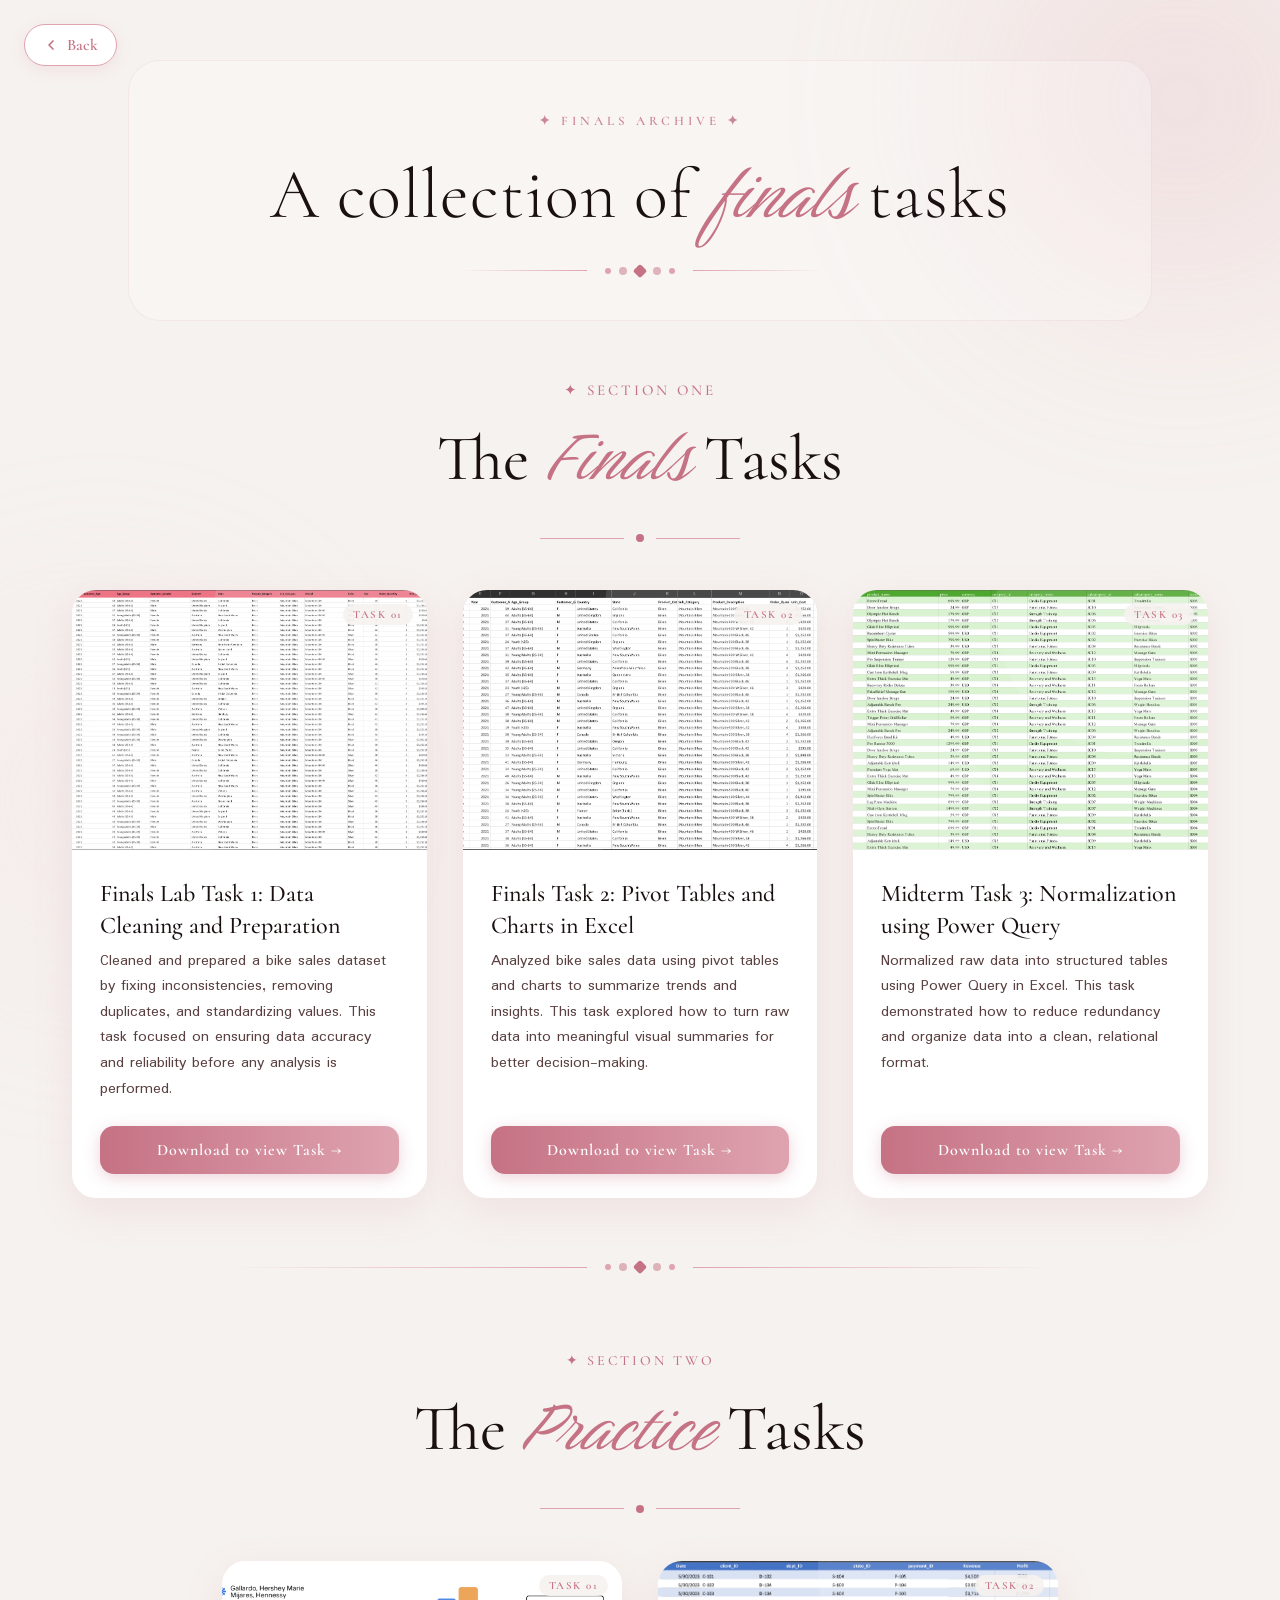
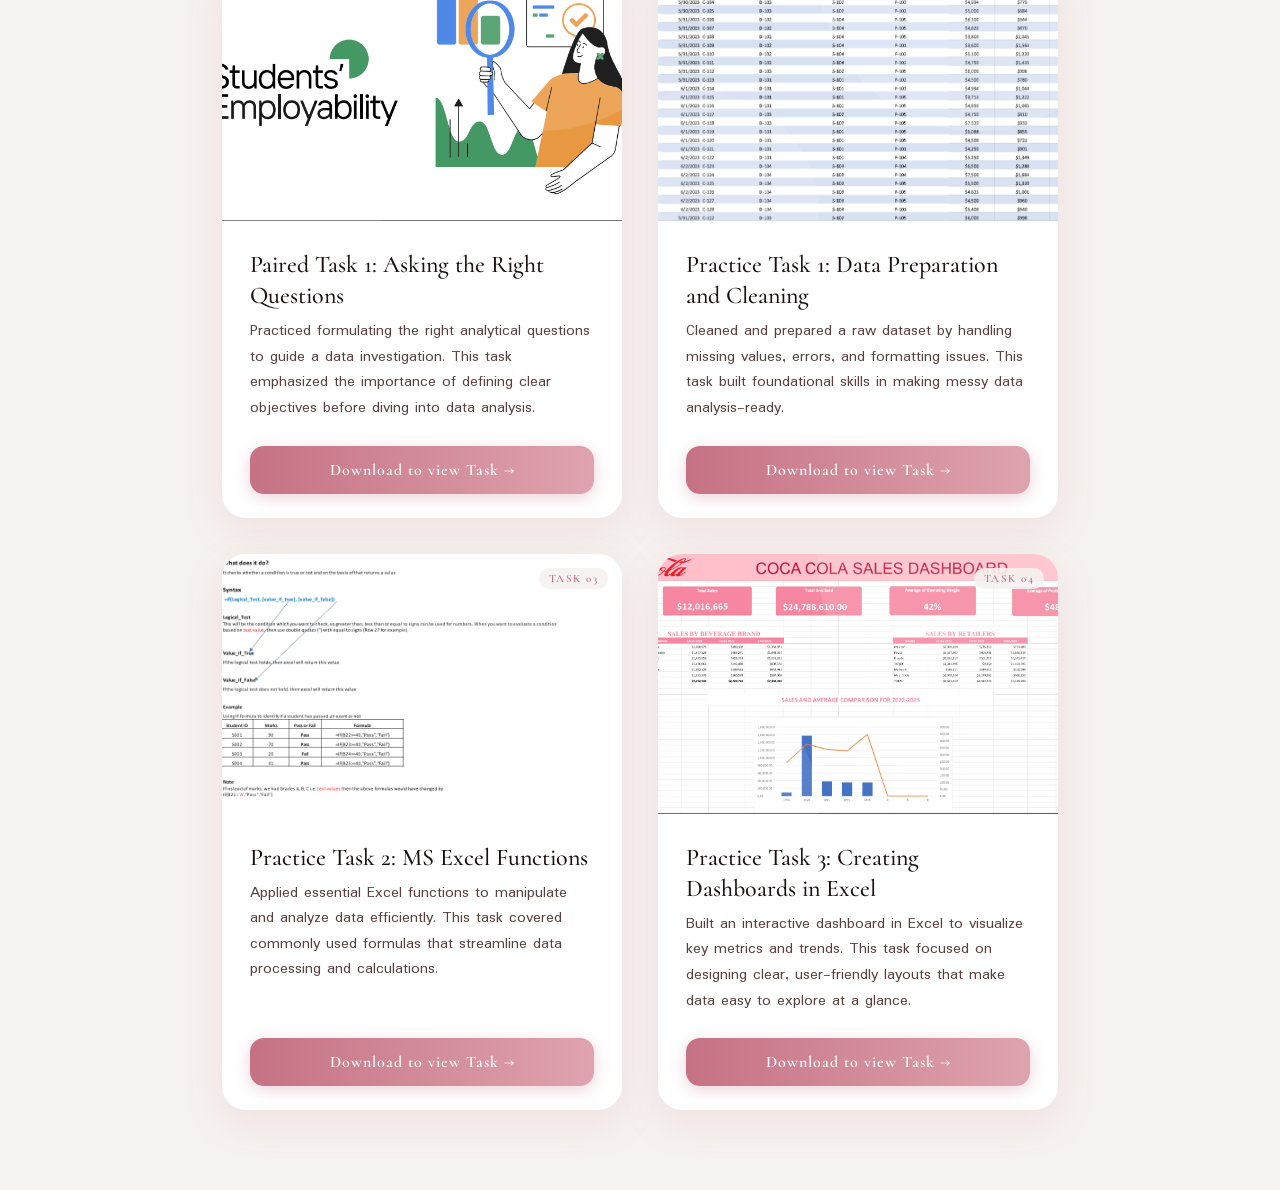
==== final-tasks.html @ 4f79080a "update" ====
<!DOCTYPE html>
<html lang="en">
<head>
<meta charset="UTF-8" />
<meta name="viewport" content="width=device-width, initial-scale=1.0"/>
<title>Midterm Tasks</title>
<link href="https://fonts.googleapis.com/css2?family=Birthstone&family=Cormorant:ital,wght@0,300..700;1,300..700&family=Padauk:wght@400;700&display=swap" rel="stylesheet"/>
<style>
  :root {
    --accent:       #C57284;
    --accent-light: #DFA3B0;
    --accent-pale:  #F0D8DD;
    --bg:           #F6F2EF;
    --white:        #FFFFFF;
    --text-dark:    #1a1010;
    --text-mid:     #5a4040;
    --text-light:   #9a7878;
    --card-radius:  24px;
    --shadow:       0 12px 40px rgba(197, 114, 132, 0.13);
    --shadow-hover: 0 20px 60px rgba(197, 114, 132, 0.24);
  }

  * { margin: 0; padding: 0; box-sizing: border-box; }

  body {
    font-family: 'Padauk', sans-serif;
    background: var(--bg);
    color: var(--text-dark);
    min-height: 100vh;
    overflow-x: hidden;
  }

  body::before, body::after {
    content: '';
    position: fixed;
    border-radius: 50%;
    filter: blur(90px);
    opacity: 0.3;
    pointer-events: none;
    z-index: 0;
  }
  body::before {
    width: 600px; height: 600px;
    background: radial-gradient(circle, #DFA3B0, transparent 70%);
    top: -200px; right: -200px;
  }
  body::after {
    width: 500px; height: 500px;
    background: radial-gradient(circle, #F0D8DD, transparent 70%);
    bottom: -150px; left: -150px;
  }

  /* ── Back Button ── */
  .back-btn {
    position: fixed;
    top: 24px; left: 24px;
    z-index: 100;
    display: flex; align-items: center; gap: 8px;
    background: var(--white);
    color: var(--accent);
    border: 1.5px solid var(--accent-light);
    padding: 10px 18px;
    border-radius: 50px;
    font-family: 'Cormorant', serif;
    font-size: 1rem;
    font-weight: 600;
    cursor: pointer;
    box-shadow: 0 4px 16px rgba(197,114,132,0.12);
    transition: all 0.25s ease;
    text-decoration: none;
    animation: fadeDown 0.5s ease both;
  }
  .back-btn:hover {
    background: var(--accent);
    color: #fff;
    border-color: var(--accent);
    transform: translateX(-3px);
    box-shadow: 0 6px 20px rgba(197,114,132,0.3);
  }
  .back-btn svg {
    width: 16px; height: 16px;
    stroke: currentColor; fill: none;
    stroke-width: 2.5; stroke-linecap: round; stroke-linejoin: round;
    transition: transform 0.25s ease;
  }
  .back-btn:hover svg { transform: translateX(-2px); }

  /* ── Header ── */
  header {
    position: relative; z-index: 10;
    padding: 60px 40px 20px;
    text-align: center;
    animation: fadeDown 0.7s ease both;
  }
  .header-eyebrow {
    font-family: 'Cormorant', serif;
    font-size: 15px; font-weight: 500;
    letter-spacing: 3px; text-transform: uppercase;
    color: var(--accent); margin-bottom: 12px;
  }
  header h1 {
    font-family: 'Cormorant', serif;
    font-size: clamp(2.4rem, 5vw, 4rem);
    font-weight: 400; color: var(--text-dark);
    line-height: 1.1; margin-bottom: 6px;
  }
  header h1 em {
    font-family: 'Birthstone', cursive;
    font-style: italic; color: var(--accent); font-size: 1.3em;
  }

  /* ── Divider ── */
  .divider {
    display: flex; align-items: center; justify-content: center;
    gap: 12px; margin: 32px auto 0; max-width: 200px;
  }
  .divider span { height: 1px; flex: 1; background: var(--accent-light); }
  .divider i { width: 8px; height: 8px; background: var(--accent); border-radius: 50%; }

  /* ── Intro header ── */
  .intro-header {
    position: relative; z-index: 10;
    margin: 60px auto 0;
    padding: 52px 60px 44px;
    text-align: center;
    animation: fadeDown 0.7s ease both;
    max-width: 80%;
    /* very subtle glass — just enough to lift it off the bg */
    background: rgba(255, 255, 255, 0.25);
    border: 1px solid rgba(197, 114, 132, 0.10);
    border-radius: 32px;
  }

  .intro-header .header-eyebrow {
    font-family: 'Cormorant', serif;
    font-size: 13px; font-weight: 600;
    letter-spacing: 4px; text-transform: uppercase;
    color: var(--accent); margin-bottom: 16px;
    opacity: 0.85;
  }
  .intro-header h1 {
    font-family: 'Cormorant', serif;
    font-size: clamp(2.6rem, 5.5vw, 4.4rem);
    font-weight: 300; color: var(--text-dark);
    line-height: 1.1; margin-bottom: 6px;
    letter-spacing: 1px;
  }
  .intro-header h1 em {
    font-family: 'Birthstone', cursive;
    font-style: italic; color: var(--accent); font-size: 1.25em;
    letter-spacing: 0;
  }
  /* petal-row reuses the exact same structure as .sec-divider */
  .intro-header .petal-row {
    display: flex; align-items: center; justify-content: center;
    gap: 0; margin: 24px auto 0;
    padding: 0 18px; max-width: 400px;
  }
  .intro-header .petal-row .sd-line {
    flex: 1; height: 1px;
    background: linear-gradient(to var(--dir), var(--accent-light), transparent);
  }
  .intro-header .petal-row .sd-line-left  { --dir: left; }
  .intro-header .petal-row .sd-line-right { --dir: right; }
  .intro-header .petal-row .sd-ornament {
    display: flex; align-items: center; gap: 8px;
    padding: 0 18px; flex-shrink: 0;
  }
  .intro-header .petal-row .sd-dot {
    width: 6px; height: 6px;
    background: var(--accent-light); border-radius: 50%;
  }
  .intro-header .petal-row .sd-diamond {
    width: 10px; height: 10px;
    background: var(--accent);
    transform: rotate(45deg);
    border-radius: 2px;
  }
  .intro-header .petal-row .sd-dot.big {
    width: 8px; height: 8px;
    background: var(--accent); opacity: 0.5;
  }

  /* ── Section divider ── */
  .sec-divider {
    position: relative; z-index: 10;
    display: flex; align-items: center; justify-content: center;
    gap: 0; margin: 64px auto 0;
    padding: 0 40px; max-width: 900px;
    overflow: visible;
  }
  /* left / right extending lines */
  .sec-divider .sd-line {
    flex: 1; height: 1px;
    background: linear-gradient(to var(--dir), var(--accent-light), transparent);
  }
  .sec-divider .sd-line-left  { --dir: left; }
  .sec-divider .sd-line-right { --dir: right; }
  /* centre ornament */
  .sec-divider .sd-ornament {
    display: flex; align-items: center; gap: 8px;
    padding: 0 18px;
    flex-shrink: 0;
  }
  .sec-divider .sd-ornament .sd-dot {
    width: 6px; height: 6px;
    background: var(--accent-light); border-radius: 50%;
  }
  .sec-divider .sd-ornament .sd-diamond {
    width: 10px; height: 10px;
    background: var(--accent);
    transform: rotate(45deg);
    border-radius: 2px;
  }
  .sec-divider .sd-ornament .sd-dot.big {
    width: 8px; height: 8px;
    background: var(--accent); opacity: 0.5;
  }

  /* ── Section header (mirrors main header style) ── */
  .section-header {
    position: relative; z-index: 10;
    padding: 80px 40px 20px;
    text-align: center;
  }
  .section-header .header-eyebrow {
    font-family: 'Cormorant', serif;
    font-size: 14px; font-weight: 500;
    letter-spacing: 3px; text-transform: uppercase;
    color: var(--accent); margin-bottom: 12px;
  }
  .section-header h1 {
    font-family: 'Cormorant', serif;
    font-size: clamp(2.4rem, 5vw, 4rem);
    font-weight: 400; color: var(--text-dark);
    line-height: 1.1; margin-bottom: 6px;
  }
  .section-header h1 em {
    font-family: 'Birthstone', cursive;
    font-style: italic; color: var(--accent); font-size: 1.3em;
  }

  /* ── Grid ── */
  .grid {
    position: relative; z-index: 10;
    max-width: 1200px;
    margin: 28px auto 0;
    padding: 0 32px;
    display: grid;
    gap: 36px;
  }
  .grid-3 { grid-template-columns: repeat(3, 1fr); }
  .grid-2 { grid-template-columns: repeat(2, 1fr); max-width: 900px; }

  /* bottom spacing after last grid */
  .grid:last-of-type { margin-bottom: 80px; }

  /* ── Card ── */
  .card {
    background: var(--white);
    border-radius: var(--card-radius);
    box-shadow: var(--shadow);
    overflow: hidden;
    transition: transform 0.35s cubic-bezier(.22,.97,.46,1), box-shadow 0.35s ease;
    animation: fadeUp 0.6s ease both;
    display: flex; flex-direction: column;
    text-decoration: none; color: inherit;
  }
  .card:hover {
    transform: translateY(-10px) scale(1.01);
    box-shadow: var(--shadow-hover);
  }
  .card:nth-child(1) { animation-delay: 0.1s; }
  .card:nth-child(2) { animation-delay: 0.2s; }
  .card:nth-child(3) { animation-delay: 0.3s; }
  .card:nth-child(4) { animation-delay: 0.4s; }

  .card-banner {
    background: linear-gradient(135deg, #C57284 0%, #DFA3B0 50%, #F0D8DD 100%);
    height: 260px;
    position: relative;
    display: flex; align-items: center; justify-content: center;
    overflow: hidden;
    cursor: zoom-in;
  }
  .card-img {
    width: 100%; height: 100%;
    object-fit: cover; display: block;
    transition: transform 0.4s ease;
  }
  .card:hover .card-img { transform: scale(1.05); }
  .card-banner::after {
    content: '';
    position: absolute; inset: 0;
    background: url("data:image/svg+xml,%3Csvg width='200' height='200' xmlns='http://www.w3.org/2000/svg'%3E%3Ccircle cx='160' cy='40' r='80' fill='%23FFFFFF' opacity='0.12'/%3E%3Ccircle cx='20' cy='160' r='60' fill='%23FFFFFF' opacity='0.10'/%3E%3C/svg%3E") no-repeat center/cover;
    pointer-events: none;
  }

  .card-tag {
    position: absolute; top: 14px; right: 14px;
    background: rgba(246, 242, 239, 0.9);
    color: var(--accent);
    font-family: 'Cormorant', serif;
    font-size: 11px; font-weight: 600;
    letter-spacing: 1.5px; text-transform: uppercase;
    padding: 4px 10px; border-radius: 20px; z-index: 2;
  }

  .card-body {
    padding: 28px 28px 24px;
    flex: 1; display: flex; flex-direction: column;
  }
  .card-body h2 {
    font-family: 'Cormorant', serif;
    font-size: 1.5rem; font-weight: 500;
    color: var(--text-dark);
    margin-bottom: 8px; line-height: 1.3;
  }
  .card-body p {
    font-family: 'Padauk', sans-serif;
    font-size: 1rem; color: var(--text-mid);
    line-height: 1.6; flex: 1; margin-bottom: 24px;
  }

  .card-btn {
    display: block;
    background: linear-gradient(90deg, #C57284, #DFA3B0);
    color: #fff; text-align: center;
    padding: 14px 20px; border-radius: 14px;
    font-family: 'Cormorant', serif;
    font-weight: 600; font-size: 1rem; letter-spacing: 1px;
    text-decoration: none;
    transition: opacity 0.2s, transform 0.2s;
    box-shadow: 0 4px 16px rgba(197,114,132,0.3);
    pointer-events: none;
  }
  .card:hover .card-btn { opacity: 0.9; transform: translateY(-1px); }

  /* ── Lightbox ── */
  .lightbox-overlay {
    display: none; position: fixed; inset: 0;
    background: rgba(20, 10, 10, 0.85);
    z-index: 999; align-items: center; justify-content: center;
    backdrop-filter: blur(6px);
    animation: fadeIn 0.25s ease;
  }
  .lightbox-overlay.active { display: flex; }
  .lightbox-overlay img {
    max-width: 90vw; max-height: 88vh;
    border-radius: 16px;
    box-shadow: 0 30px 80px rgba(0,0,0,0.5);
    animation: zoomIn 0.3s cubic-bezier(.22,.97,.46,1);
    object-fit: contain;
  }
  .lightbox-close {
    position: absolute; top: 20px; right: 28px;
    color: #fff; font-size: 2rem; cursor: pointer;
    font-family: 'Cormorant', serif; line-height: 1;
    opacity: 0.8; transition: opacity 0.2s, transform 0.2s;
    background: none; border: none;
  }
  .lightbox-close:hover { opacity: 1; transform: scale(1.15); }

  /* ── Animations ── */
  @keyframes fadeDown {
    from { opacity: 0; transform: translateY(-24px); }
    to   { opacity: 1; transform: translateY(0); }
  }
  @keyframes fadeUp {
    from { opacity: 0; transform: translateY(32px); }
    to   { opacity: 1; transform: translateY(0); }
  }
  @keyframes fadeIn {
    from { opacity: 0; } to { opacity: 1; }
  }
  @keyframes zoomIn {
    from { opacity: 0; transform: scale(0.88); }
    to   { opacity: 1; transform: scale(1); }
  }

  /* ── Responsive ── */
  @media (max-width: 900px) {
    .grid-3 { grid-template-columns: repeat(2, 1fr); }
    .grid-2 { grid-template-columns: repeat(2, 1fr); }
    .intro-header { margin: 40px 24px 0; padding: 40px 32px 36px; }
  }
  @media (max-width: 600px) {
    header { padding: 40px 20px 10px; }
    .section-label { padding: 0 16px; margin-top: 48px; }
    .grid { padding: 0 16px; gap: 20px; }
    .grid-3, .grid-2 { grid-template-columns: 1fr; }
    .intro-header { margin: 30px 16px 0; padding: 32px 24px 28px; border-radius: 20px; }
  }
</style>
</head>
<body>

<!-- Lightbox -->
<div class="lightbox-overlay" id="lightbox" onclick="closeLightbox()">
  <button class="lightbox-close" onclick="closeLightbox()">✕</button>
  <img id="lightbox-img" src="" alt="Full preview">
</div>

<a class="back-btn" href="index.html">
  <svg viewBox="0 0 24 24"><polyline points="15 18 9 12 15 6"/></svg>
  Back
</a>

<!-- ── Intro header ── -->
<div class="intro-header">
  <p class="header-eyebrow">✦ Finals Archive ✦</p>
  <h1>A collection of <em>finals</em> tasks</h1>
  <div class="petal-row">
    <div class="sd-line sd-line-left"></div>
    <div class="sd-ornament">
      <div class="sd-dot"></div>
      <div class="sd-dot big"></div>
      <div class="sd-diamond"></div>
      <div class="sd-dot big"></div>
      <div class="sd-dot"></div>
    </div>
    <div class="sd-line sd-line-right"></div>
  </div>
</div>

<!-- ── Finals Tasks Section ── -->
<header>
  <p class="header-eyebrow">✦ Section one</p>
  <h1>The <em>Finals</em> Tasks</h1>
  <div class="divider"><span></span><i></i><span></span></div>
</header>

<div class="grid grid-3">

  <a class="card" href="Bike Sales_Prepare_Lab 3.4.7_fixed.xlsx">
    <div class="card-banner" onclick="openLightbox(event, 'images/m1.png')">
      <span class="card-tag">Task 01</span>
      <img class="card-img" src="images/m1.png" alt="Task 1 preview">
    </div>
    <div class="card-body">
      <h2>Finals Lab Task 1: Data Cleaning and Preparation</h2>
      <p>Cleaned and prepared a bike sales dataset by fixing inconsistencies, removing duplicates, and standardizing values. This task focused on ensuring data accuracy and reliability before any analysis is performed.</p>
      <span class="card-btn">Download to view Task →</span>
    </div>
  </a>

  <a class="card" href="Bike_Sales_Pivot_Lab.xlsx">
    <div class="card-banner" onclick="openLightbox(event, 'images/m2.png')">
      <span class="card-tag">Task 02</span>
      <img class="card-img" src="images/m2.png" alt="Task 2 preview">
    </div>
    <div class="card-body">
      <h2>Finals Task 2: Pivot Tables and Charts in Excel</h2>
      <p>Analyzed bike sales data using pivot tables and charts to summarize trends and insights. This task explored how to turn raw data into meaningful visual summaries for better decision-making.</p>
      <span class="card-btn">Download to view Task →</span>
    </div>
  </a>

  <a class="card" href="FinalsTask3_MijaresHennessy.xlsx">
    <div class="card-banner" onclick="openLightbox(event, 'images/m3.png')">
      <span class="card-tag">Task 03</span>
      <img class="card-img" src="images/m3.png" alt="Task 3 preview">
    </div>
    <div class="card-body">
      <h2>Midterm Task 3: Normalization using Power Query</h2>
      <p>Normalized raw data into structured tables using Power Query in Excel. This task demonstrated how to reduce redundancy and organize data into a clean, relational format.</p>
      <span class="card-btn">Download to view Task →</span>
    </div>
  </a>

</div>

<!-- ── Section divider ── -->
<div class="sec-divider">
  <div class="sd-line sd-line-left"></div>
  <div class="sd-ornament">
    <div class="sd-dot"></div>
    <div class="sd-dot big"></div>
    <div class="sd-diamond"></div>
    <div class="sd-dot big"></div>
    <div class="sd-dot"></div>
  </div>
  <div class="sd-line sd-line-right"></div>
</div>

<!-- ── Practice Tasks Section ── -->
<div class="section-header">
  <p class="header-eyebrow">✦ Section two</p>
  <h1>The <em>Practice</em> Tasks</h1>
  <div class="divider"><span></span><i></i><span></span></div>
</div>

<div class="grid grid-2">

  <a class="card" href="GALLARDO_MIJARES.pdf">
    <div class="card-banner" onclick="openLightbox(event, 'images/p1.png')">
      <span class="card-tag">Task 01</span>
      <img class="card-img" src="images/p1.png" alt="Task 1 preview">
    </div>
    <div class="card-body">
      <h2>Paired Task 1: Asking the Right Questions</h2>
      <p>Practiced formulating the right analytical questions to guide a data investigation. This task emphasized the importance of defining clear objectives before diving into data analysis.</p>
      <span class="card-btn">Download to view Task →</span>
    </div>
  </a>

  <a class="card" href="Data Cleaning Start_Mijares.xlsx">
    <div class="card-banner" onclick="openLightbox(event, 'images/p2.png')">
      <span class="card-tag">Task 02</span>
      <img class="card-img" src="images/p2.png" alt="Task 2 preview">
    </div>
    <div class="card-body">
      <h2>Practice Task 1: Data Preparation and Cleaning</h2>
      <p>Cleaned and prepared a raw dataset by handling missing values, errors, and formatting issues. This task built foundational skills in making messy data analysis-ready.</p>
      <span class="card-btn">Download to view Task →</span>
    </div>
  </a>

  <a class="card" href="Practice_Task2_Mijares_Hennessy.xlsx">
    <div class="card-banner" onclick="openLightbox(event, 'images/p3.png')">
      <span class="card-tag">Task 03</span>
      <img class="card-img" src="images/p3.png" alt="Task 3 preview">
    </div>
    <div class="card-body">
      <h2>Practice Task 2: MS Excel Functions</h2>
      <p>Applied essential Excel functions to manipulate and analyze data efficiently. This task covered commonly used formulas that streamline data processing and calculations.</p>
      <span class="card-btn">Download to view Task →</span>
    </div>
  </a>

  <a class="card" href="Data Visualization in Excel Demo_Mijares.xlsx">
    <div class="card-banner" onclick="openLightbox(event, 'images/p4.png')">
      <span class="card-tag">Task 04</span>
      <img class="card-img" src="images/p4.png" alt="Task 4 preview">
    </div>
    <div class="card-body">
      <h2>Practice Task 3: Creating Dashboards in Excel</h2>
      <p>Built an interactive dashboard in Excel to visualize key metrics and trends. This task focused on designing clear, user-friendly layouts that make data easy to explore at a glance.</p>
      <span class="card-btn">Download to view Task →</span>
    </div>
  </a>

</div>

<script>
  function openLightbox(e, src) {
    e.preventDefault();
    e.stopPropagation();
    document.getElementById('lightbox-img').src = src;
    document.getElementById('lightbox').classList.add('active');
    document.body.style.overflow = 'hidden';
  }
  function closeLightbox() {
    document.getElementById('lightbox').classList.remove('active');
    document.getElementById('lightbox-img').src = '';
    document.body.style.overflow = '';
  }
  document.addEventListener('keydown', e => {
    if (e.key === 'Escape') closeLightbox();
  });
  document.getElementById('lightbox-img').addEventListener('click', e => e.stopPropagation());
</script>

</body>
</html>
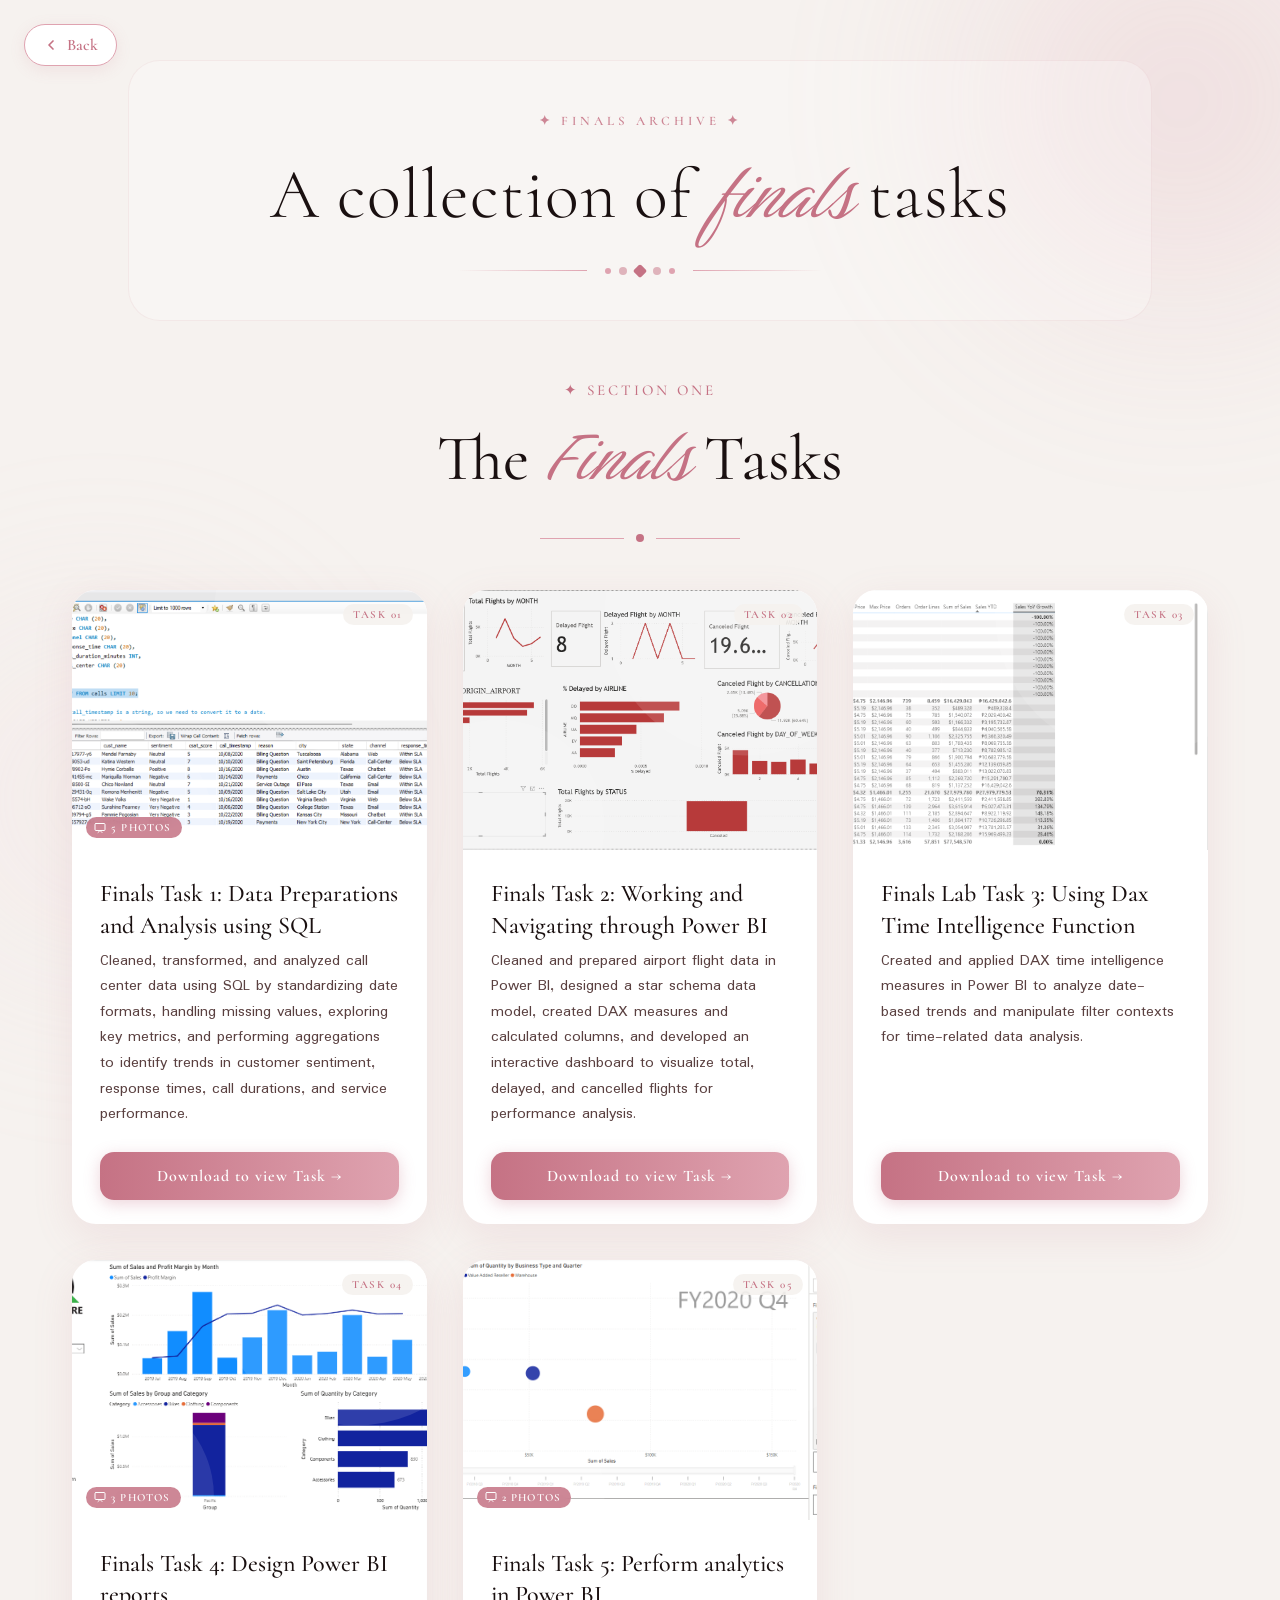
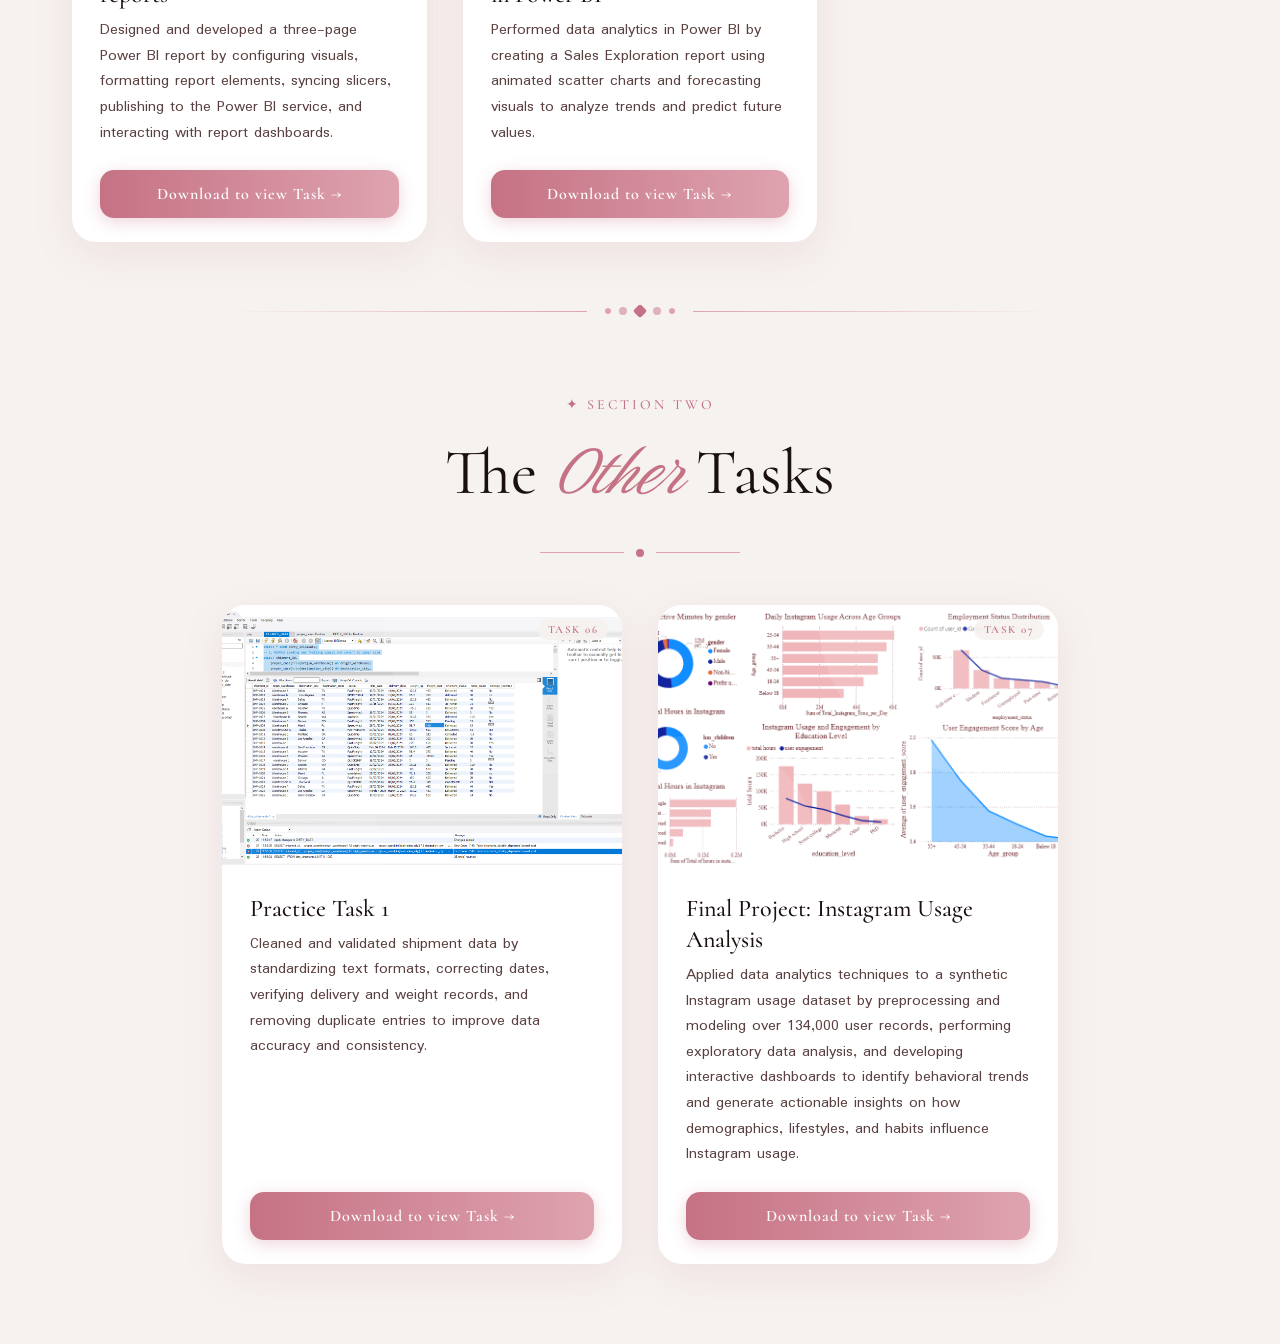
==== commit ab21e5a2: "update" ====
--- a/final-tasks.html
+++ b/final-tasks.html
@@ -3,7 +3,7 @@
 <head>
 <meta charset="UTF-8" />
 <meta name="viewport" content="width=device-width, initial-scale=1.0"/>
-<title>Midterm Tasks</title>
+<title>Finals Tasks</title>
 <link href="https://fonts.googleapis.com/css2?family=Birthstone&family=Cormorant:ital,wght@0,300..700;1,300..700&family=Padauk:wght@400;700&display=swap" rel="stylesheet"/>
 <style>
   :root {
@@ -125,7 +125,6 @@
     text-align: center;
     animation: fadeDown 0.7s ease both;
     max-width: 80%;
-    /* very subtle glass — just enough to lift it off the bg */
     background: rgba(255, 255, 255, 0.25);
     border: 1px solid rgba(197, 114, 132, 0.10);
     border-radius: 32px;
@@ -150,7 +149,6 @@
     font-style: italic; color: var(--accent); font-size: 1.25em;
     letter-spacing: 0;
   }
-  /* petal-row reuses the exact same structure as .sec-divider */
   .intro-header .petal-row {
     display: flex; align-items: center; justify-content: center;
     gap: 0; margin: 24px auto 0;
@@ -189,14 +187,12 @@
     padding: 0 40px; max-width: 900px;
     overflow: visible;
   }
-  /* left / right extending lines */
   .sec-divider .sd-line {
     flex: 1; height: 1px;
     background: linear-gradient(to var(--dir), var(--accent-light), transparent);
   }
   .sec-divider .sd-line-left  { --dir: left; }
   .sec-divider .sd-line-right { --dir: right; }
-  /* centre ornament */
   .sec-divider .sd-ornament {
     display: flex; align-items: center; gap: 8px;
     padding: 0 18px;
@@ -217,7 +213,7 @@
     background: var(--accent); opacity: 0.5;
   }
 
-  /* ── Section header (mirrors main header style) ── */
+  /* ── Section header ── */
   .section-header {
     position: relative; z-index: 10;
     padding: 80px 40px 20px;
@@ -251,8 +247,6 @@
   }
   .grid-3 { grid-template-columns: repeat(3, 1fr); }
   .grid-2 { grid-template-columns: repeat(2, 1fr); max-width: 900px; }
-
-  /* bottom spacing after last grid */
   .grid:last-of-type { margin-bottom: 80px; }
 
   /* ── Card ── */
@@ -296,6 +290,28 @@
     pointer-events: none;
   }
 
+  /* ── Slideshow indicator badge ── */
+  .card-banner .slideshow-hint {
+    position: absolute;
+    bottom: 12px; left: 14px;
+    background: rgba(197,114,132,0.85);
+    backdrop-filter: blur(4px);
+    color: #fff;
+    font-family: 'Cormorant', serif;
+    font-size: 11px; font-weight: 600;
+    letter-spacing: 1.2px; text-transform: uppercase;
+    padding: 4px 10px 4px 8px;
+    border-radius: 20px;
+    display: flex; align-items: center; gap: 5px;
+    z-index: 3;
+    pointer-events: none;
+  }
+  .slideshow-hint svg {
+    width: 12px; height: 12px;
+    stroke: #fff; fill: none;
+    stroke-width: 2; stroke-linecap: round; stroke-linejoin: round;
+  }
+
   .card-tag {
     position: absolute; top: 14px; right: 14px;
     background: rgba(246, 242, 239, 0.9);
@@ -339,27 +355,101 @@
   /* ── Lightbox ── */
   .lightbox-overlay {
     display: none; position: fixed; inset: 0;
-    background: rgba(20, 10, 10, 0.85);
+    background: rgba(20, 10, 10, 0.88);
     z-index: 999; align-items: center; justify-content: center;
-    backdrop-filter: blur(6px);
+    backdrop-filter: blur(8px);
     animation: fadeIn 0.25s ease;
   }
   .lightbox-overlay.active { display: flex; }
-  .lightbox-overlay img {
-    max-width: 90vw; max-height: 88vh;
-    border-radius: 16px;
-    box-shadow: 0 30px 80px rgba(0,0,0,0.5);
-    animation: zoomIn 0.3s cubic-bezier(.22,.97,.46,1);
-    object-fit: contain;
-  }
+
   .lightbox-close {
     position: absolute; top: 20px; right: 28px;
     color: #fff; font-size: 2rem; cursor: pointer;
     font-family: 'Cormorant', serif; line-height: 1;
     opacity: 0.8; transition: opacity 0.2s, transform 0.2s;
     background: none; border: none;
+    z-index: 10;
   }
   .lightbox-close:hover { opacity: 1; transform: scale(1.15); }
+
+  /* Slideshow container */
+  .lightbox-slideshow {
+    position: relative;
+    display: flex; align-items: center; justify-content: center;
+    width: 90vw; max-width: 1100px;
+    gap: 0;
+  }
+
+  .lightbox-slideshow img {
+    max-width: calc(90vw - 120px);
+    max-height: 88vh;
+    border-radius: 16px;
+    box-shadow: 0 30px 80px rgba(0,0,0,0.5);
+    animation: zoomIn 0.3s cubic-bezier(.22,.97,.46,1);
+    object-fit: contain;
+    display: block;
+  }
+
+  /* Prev / Next arrows */
+  .lb-arrow {
+    position: absolute;
+    top: 50%; transform: translateY(-50%);
+    width: 48px; height: 48px;
+    background: rgba(255,255,255,0.12);
+    border: 1.5px solid rgba(255,255,255,0.25);
+    border-radius: 50%;
+    display: flex; align-items: center; justify-content: center;
+    cursor: pointer;
+    color: #fff;
+    transition: background 0.2s, transform 0.2s;
+    z-index: 10;
+    flex-shrink: 0;
+  }
+  .lb-arrow:hover {
+    background: var(--accent);
+    border-color: var(--accent);
+    transform: translateY(-50%) scale(1.1);
+  }
+  .lb-arrow svg {
+    width: 20px; height: 20px;
+    stroke: currentColor; fill: none;
+    stroke-width: 2.5; stroke-linecap: round; stroke-linejoin: round;
+  }
+  .lb-arrow.prev { left: 0; }
+  .lb-arrow.next { right: 0; }
+
+  /* Hide arrows when single image */
+  .lightbox-slideshow.single .lb-arrow { display: none; }
+
+  /* Dots */
+  .lb-dots {
+    position: absolute;
+    bottom: -36px; left: 50%; transform: translateX(-50%);
+    display: flex; gap: 8px;
+  }
+  .lb-dot {
+    width: 8px; height: 8px; border-radius: 50%;
+    background: rgba(255,255,255,0.35);
+    cursor: pointer;
+    transition: background 0.2s, transform 0.2s;
+    border: none;
+  }
+  .lb-dot.active {
+    background: var(--accent);
+    transform: scale(1.25);
+  }
+  .lightbox-slideshow.single .lb-dots { display: none; }
+
+  /* Counter */
+  .lb-counter {
+    position: absolute;
+    bottom: -62px; left: 50%; transform: translateX(-50%);
+    color: rgba(255,255,255,0.5);
+    font-family: 'Cormorant', serif;
+    font-size: 13px; letter-spacing: 2px;
+    white-space: nowrap;
+  }
+  .lightbox-slideshow.single .lb-counter { display: none; }
 
   /* ── Animations ── */
   @keyframes fadeDown {
@@ -377,6 +467,16 @@
     from { opacity: 0; transform: scale(0.88); }
     to   { opacity: 1; transform: scale(1); }
   }
+  @keyframes slideLeft {
+    from { opacity: 0; transform: translateX(40px); }
+    to   { opacity: 1; transform: translateX(0); }
+  }
+  @keyframes slideRight {
+    from { opacity: 0; transform: translateX(-40px); }
+    to   { opacity: 1; transform: translateX(0); }
+  }
+  .lb-anim-left  { animation: slideLeft  0.28s cubic-bezier(.22,.97,.46,1); }
+  .lb-anim-right { animation: slideRight 0.28s cubic-bezier(.22,.97,.46,1); }
 
   /* ── Responsive ── */
   @media (max-width: 900px) {
@@ -396,9 +496,19 @@
 <body>
 
 <!-- Lightbox -->
-<div class="lightbox-overlay" id="lightbox" onclick="closeLightbox()">
+<div class="lightbox-overlay" id="lightbox" onclick="handleOverlayClick(event)">
   <button class="lightbox-close" onclick="closeLightbox()">✕</button>
-  <img id="lightbox-img" src="" alt="Full preview">
+  <div class="lightbox-slideshow" id="slideshow-wrap">
+    <button class="lb-arrow prev" id="lb-prev" onclick="slideshowNav(event,-1)">
+      <svg viewBox="0 0 24 24"><polyline points="15 18 9 12 15 6"/></svg>
+    </button>
+    <img id="lightbox-img" src="" alt="Full preview">
+    <button class="lb-arrow next" id="lb-next" onclick="slideshowNav(event,1)">
+      <svg viewBox="0 0 24 24"><polyline points="9 18 15 12 9 6"/></svg>
+    </button>
+    <div class="lb-dots" id="lb-dots"></div>
+    <div class="lb-counter" id="lb-counter"></div>
+  </div>
 </div>
 
 <a class="back-btn" href="index.html">
@@ -432,42 +542,85 @@
 
 <div class="grid grid-3">
 
-  <a class="card" href="Bike Sales_Prepare_Lab 3.4.7_fixed.xlsx">
-    <div class="card-banner" onclick="openLightbox(event, 'images/m1.png')">
+  <!-- Task 1 — 5 images (ss1–ss5) -->
+  <a class="card" href="f-ft/final_task_1_call center.sql"
+     data-slides='["f-ft/img-ft1/ss1.png","f-ft/img-ft1/ss2.png","f-ft/img-ft1/ss3.png","f-ft/img-ft1/ss4.png","f-ft/img-ft1/ss5.png"]'>
+    <div class="card-banner" onclick="openSlideshow(event, this)">
       <span class="card-tag">Task 01</span>
-      <img class="card-img" src="images/m1.png" alt="Task 1 preview">
+      <img class="card-img" src="f-ft/img-ft1/ss1.png" alt="Task 1 preview">
+      <span class="slideshow-hint">
+        <svg viewBox="0 0 24 24"><rect x="2" y="3" width="20" height="14" rx="2"/><polyline points="8 21 12 17 16 21"/></svg>
+        5 photos
+      </span>
     </div>
     <div class="card-body">
-      <h2>Finals Lab Task 1: Data Cleaning and Preparation</h2>
-      <p>Cleaned and prepared a bike sales dataset by fixing inconsistencies, removing duplicates, and standardizing values. This task focused on ensuring data accuracy and reliability before any analysis is performed.</p>
+      <h2>Finals Task 1: Data Preparations and Analysis using SQL</h2>
+      <p>Cleaned, transformed, and analyzed call center data using SQL by standardizing date formats, handling missing values, exploring key metrics, and performing aggregations to identify trends in customer sentiment, response times, call durations, and service performance.</p>
       <span class="card-btn">Download to view Task →</span>
     </div>
   </a>
 
-  <a class="card" href="Bike_Sales_Pivot_Lab.xlsx">
-    <div class="card-banner" onclick="openLightbox(event, 'images/m2.png')">
+  <!-- Task 2 — single image -->
+  <a class="card" href="f-ft/ft2.zip">
+    <div class="card-banner" onclick="openLightbox(event, 'f-ft/img/ft2.png')">
       <span class="card-tag">Task 02</span>
-      <img class="card-img" src="images/m2.png" alt="Task 2 preview">
+      <img class="card-img" src="f-ft/img/ft2.png" alt="Task 2 preview">
     </div>
     <div class="card-body">
-      <h2>Finals Task 2: Pivot Tables and Charts in Excel</h2>
-      <p>Analyzed bike sales data using pivot tables and charts to summarize trends and insights. This task explored how to turn raw data into meaningful visual summaries for better decision-making.</p>
+      <h2>Finals Task 2: Working and Navigating through Power BI</h2>
+      <p>Cleaned and prepared airport flight data in Power BI, designed a star schema data model, created DAX measures and calculated columns, and developed an interactive dashboard to visualize total, delayed, and cancelled flights for performance analysis.</p>
       <span class="card-btn">Download to view Task →</span>
     </div>
   </a>
 
-  <a class="card" href="FinalsTask3_MijaresHennessy.xlsx">
-    <div class="card-banner" onclick="openLightbox(event, 'images/m3.png')">
+  <!-- Task 3 — single image -->
+  <a class="card" href="f-ft/ft3.pbix">
+    <div class="card-banner" onclick="openLightbox(event, 'f-ft/img/ft3.png')">
       <span class="card-tag">Task 03</span>
-      <img class="card-img" src="images/m3.png" alt="Task 3 preview">
+      <img class="card-img" src="f-ft/img/ft3.png" alt="Task 3 preview">
     </div>
     <div class="card-body">
-      <h2>Midterm Task 3: Normalization using Power Query</h2>
-      <p>Normalized raw data into structured tables using Power Query in Excel. This task demonstrated how to reduce redundancy and organize data into a clean, relational format.</p>
+      <h2>Finals Lab Task 3: Using Dax Time Intelligence Function</h2>
+      <p>Created and applied DAX time intelligence measures in Power BI to analyze date-based trends and manipulate filter contexts for time-related data analysis.</p>
       <span class="card-btn">Download to view Task →</span>
     </div>
   </a>
 
+  <!-- Task 4 — 3 images (ft4-1, ft4-2, ft4-3) -->
+  <a class="card" href="f-ft/ft4.zip"
+     data-slides='["f-ft/img-ft4/ft4-1.png","f-ft/img-ft4/ft4-2.png","f-ft/img-ft4/ft4-3.png"]'>
+    <div class="card-banner" onclick="openSlideshow(event, this)">
+      <span class="card-tag">Task 04</span>
+      <img class="card-img" src="f-ft/img-ft4/ft4-1.png" alt="Task 4 preview">
+      <span class="slideshow-hint">
+        <svg viewBox="0 0 24 24"><rect x="2" y="3" width="20" height="14" rx="2"/><polyline points="8 21 12 17 16 21"/></svg>
+        3 photos
+      </span>
+    </div>
+    <div class="card-body">
+      <h2>Finals Task 4: Design Power BI reports</h2>
+      <p>Designed and developed a three-page Power BI report by configuring visuals, formatting report elements, syncing slicers, publishing to the Power BI service, and interacting with report dashboards.</p>
+      <span class="card-btn">Download to view Task →</span>
+    </div>
+  </a>
+
+  <!-- Task 5 — 2 images (ft5-1, ft5-2) -->
+  <a class="card" href="f-ft/ft5.pbix"
+     data-slides='["f-ft/img-ft5/ft5-1.png","f-ft/img-ft5/ft5-2.png"]'>
+    <div class="card-banner" onclick="openSlideshow(event, this)">
+      <span class="card-tag">Task 05</span>
+      <img class="card-img" src="f-ft/img-ft5/ft5-1.png" alt="Task 5 preview">
+      <span class="slideshow-hint">
+        <svg viewBox="0 0 24 24"><rect x="2" y="3" width="20" height="14" rx="2"/><polyline points="8 21 12 17 16 21"/></svg>
+        2 photos
+      </span>
+    </div>
+    <div class="card-body">
+      <h2>Finals Task 5: Perform analytics in Power BI</h2>
+      <p>Performed data analytics in Power BI by creating a Sales Exploration report using animated scatter charts and forecasting visuals to analyze trends and predict future values.</p>
+      <span class="card-btn">Download to view Task →</span>
+    </div>
+  </a>
 </div>
 
 <!-- ── Section divider ── -->
@@ -486,78 +639,151 @@
 <!-- ── Practice Tasks Section ── -->
 <div class="section-header">
   <p class="header-eyebrow">✦ Section two</p>
-  <h1>The <em>Practice</em> Tasks</h1>
+  <h1>The <em>Other</em> Tasks</h1>
   <div class="divider"><span></span><i></i><span></span></div>
 </div>
 
 <div class="grid grid-2">
 
-  <a class="card" href="GALLARDO_MIJARES.pdf">
-    <div class="card-banner" onclick="openLightbox(event, 'images/p1.png')">
-      <span class="card-tag">Task 01</span>
-      <img class="card-img" src="images/p1.png" alt="Task 1 preview">
+  <a class="card" href="f-ft/ft-prac1.zip">
+    <div class="card-banner" onclick="openLightbox(event, 'f-ft/img/ft-prac1.png')">
+      <span class="card-tag">Task 06</span>
+      <img class="card-img" src="f-ft/img/ft-prac1.png" alt="Task 1 preview">
     </div>
     <div class="card-body">
-      <h2>Paired Task 1: Asking the Right Questions</h2>
-      <p>Practiced formulating the right analytical questions to guide a data investigation. This task emphasized the importance of defining clear objectives before diving into data analysis.</p>
+      <h2>Practice Task 1</h2>
+      <p>Cleaned and validated shipment data by standardizing text formats, correcting dates, verifying delivery and weight records, and removing duplicate entries to improve data accuracy and consistency.</p>
       <span class="card-btn">Download to view Task →</span>
     </div>
   </a>
 
-  <a class="card" href="Data Cleaning Start_Mijares.xlsx">
-    <div class="card-banner" onclick="openLightbox(event, 'images/p2.png')">
-      <span class="card-tag">Task 02</span>
-      <img class="card-img" src="images/p2.png" alt="Task 2 preview">
+  <a class="card" href="f-ft/finalproj.zip">
+    <div class="card-banner" onclick="openLightbox(event, 'f-ft/img/finalproj.png')">
+      <span class="card-tag">Task 07</span>
+      <img class="card-img" src="f-ft/img/finalproj.png" alt="Final Project preview">
     </div>
     <div class="card-body">
-      <h2>Practice Task 1: Data Preparation and Cleaning</h2>
-      <p>Cleaned and prepared a raw dataset by handling missing values, errors, and formatting issues. This task built foundational skills in making messy data analysis-ready.</p>
+      <h2>Final Project: Instagram Usage Analysis</h2>
+      <p>Applied data analytics techniques to a synthetic Instagram usage dataset by preprocessing and modeling over 134,000 user records, performing exploratory data analysis, and developing interactive dashboards to identify behavioral trends and generate actionable insights on how demographics, lifestyles, and habits influence Instagram usage.</p>
       <span class="card-btn">Download to view Task →</span>
     </div>
   </a>
-
-  <a class="card" href="Practice_Task2_Mijares_Hennessy.xlsx">
-    <div class="card-banner" onclick="openLightbox(event, 'images/p3.png')">
-      <span class="card-tag">Task 03</span>
-      <img class="card-img" src="images/p3.png" alt="Task 3 preview">
-    </div>
-    <div class="card-body">
-      <h2>Practice Task 2: MS Excel Functions</h2>
-      <p>Applied essential Excel functions to manipulate and analyze data efficiently. This task covered commonly used formulas that streamline data processing and calculations.</p>
-      <span class="card-btn">Download to view Task →</span>
-    </div>
-  </a>
-
-  <a class="card" href="Data Visualization in Excel Demo_Mijares.xlsx">
-    <div class="card-banner" onclick="openLightbox(event, 'images/p4.png')">
-      <span class="card-tag">Task 04</span>
-      <img class="card-img" src="images/p4.png" alt="Task 4 preview">
-    </div>
-    <div class="card-body">
-      <h2>Practice Task 3: Creating Dashboards in Excel</h2>
-      <p>Built an interactive dashboard in Excel to visualize key metrics and trends. This task focused on designing clear, user-friendly layouts that make data easy to explore at a glance.</p>
-      <span class="card-btn">Download to view Task →</span>
-    </div>
-  </a>
-
 </div>
 
 <script>
+  /* ── State ── */
+  let currentSlides = [];
+  let currentIndex  = 0;
+
+  /* ── Open single-image lightbox (tasks 2, 3, 6, 7) ── */
   function openLightbox(e, src) {
     e.preventDefault();
     e.stopPropagation();
-    document.getElementById('lightbox-img').src = src;
+    openSlideshowWith([src], 0);
+  }
+
+  /* ── Open slideshow from card banner click (tasks 1, 4, 5) ── */
+  function openSlideshow(e, banner) {
+    e.preventDefault();
+    e.stopPropagation();
+    const card   = banner.closest('[data-slides]');
+    const slides = JSON.parse(card.dataset.slides);
+    openSlideshowWith(slides, 0);
+  }
+
+  /* ── Core open logic ── */
+  function openSlideshowWith(slides, startIndex) {
+    currentSlides = slides;
+    currentIndex  = startIndex;
+
+    const wrap = document.getElementById('slideshow-wrap');
+    wrap.classList.toggle('single', slides.length === 1);
+
+    buildDots();
+    renderSlide(null);
+
     document.getElementById('lightbox').classList.add('active');
     document.body.style.overflow = 'hidden';
   }
+
+  /* ── Build dot indicators ── */
+  function buildDots() {
+    const container = document.getElementById('lb-dots');
+    container.innerHTML = '';
+    currentSlides.forEach((_, i) => {
+      const btn = document.createElement('button');
+      btn.className = 'lb-dot' + (i === currentIndex ? ' active' : '');
+      btn.setAttribute('aria-label', 'Go to image ' + (i + 1));
+      btn.addEventListener('click', (e) => {
+        e.stopPropagation();
+        const dir = i > currentIndex ? 'left' : 'right';
+        currentIndex = i;
+        renderSlide(dir);
+      });
+      container.appendChild(btn);
+    });
+  }
+
+  /* ── Render the current slide ── */
+  function renderSlide(animDir) {
+    const img     = document.getElementById('lightbox-img');
+    const counter = document.getElementById('lb-counter');
+
+    // Remove old animation classes
+    img.classList.remove('lb-anim-left', 'lb-anim-right');
+
+    // Force reflow so animation re-fires
+    void img.offsetWidth;
+
+    img.src = currentSlides[currentIndex];
+    img.alt = 'Image ' + (currentIndex + 1) + ' of ' + currentSlides.length;
+
+    if (animDir === 'left')  img.classList.add('lb-anim-left');
+    if (animDir === 'right') img.classList.add('lb-anim-right');
+
+    // Update dots
+    document.querySelectorAll('.lb-dot').forEach((d, i) => {
+      d.classList.toggle('active', i === currentIndex);
+    });
+
+    // Update counter
+    counter.textContent = (currentIndex + 1) + ' / ' + currentSlides.length;
+  }
+
+  /* ── Arrow navigation ── */
+  function slideshowNav(e, dir) {
+    e.stopPropagation();
+    const newIndex = (currentIndex + dir + currentSlides.length) % currentSlides.length;
+    const animDir  = dir > 0 ? 'left' : 'right';
+    currentIndex   = newIndex;
+    renderSlide(animDir);
+  }
+
+  /* ── Close ── */
   function closeLightbox() {
     document.getElementById('lightbox').classList.remove('active');
     document.getElementById('lightbox-img').src = '';
     document.body.style.overflow = '';
-  }
+    currentSlides = [];
+    currentIndex  = 0;
+  }
+
+  /* ── Click on overlay backdrop (but not image or arrows) ── */
+  function handleOverlayClick(e) {
+    if (e.target === document.getElementById('lightbox')) {
+      closeLightbox();
+    }
+  }
+
+  /* ── Keyboard navigation ── */
   document.addEventListener('keydown', e => {
-    if (e.key === 'Escape') closeLightbox();
+    if (!document.getElementById('lightbox').classList.contains('active')) return;
+    if (e.key === 'Escape')      closeLightbox();
+    if (e.key === 'ArrowRight')  slideshowNav({ stopPropagation: () => {} },  1);
+    if (e.key === 'ArrowLeft')   slideshowNav({ stopPropagation: () => {} }, -1);
   });
+
+  /* ── Prevent image click from closing overlay ── */
   document.getElementById('lightbox-img').addEventListener('click', e => e.stopPropagation());
 </script>
 
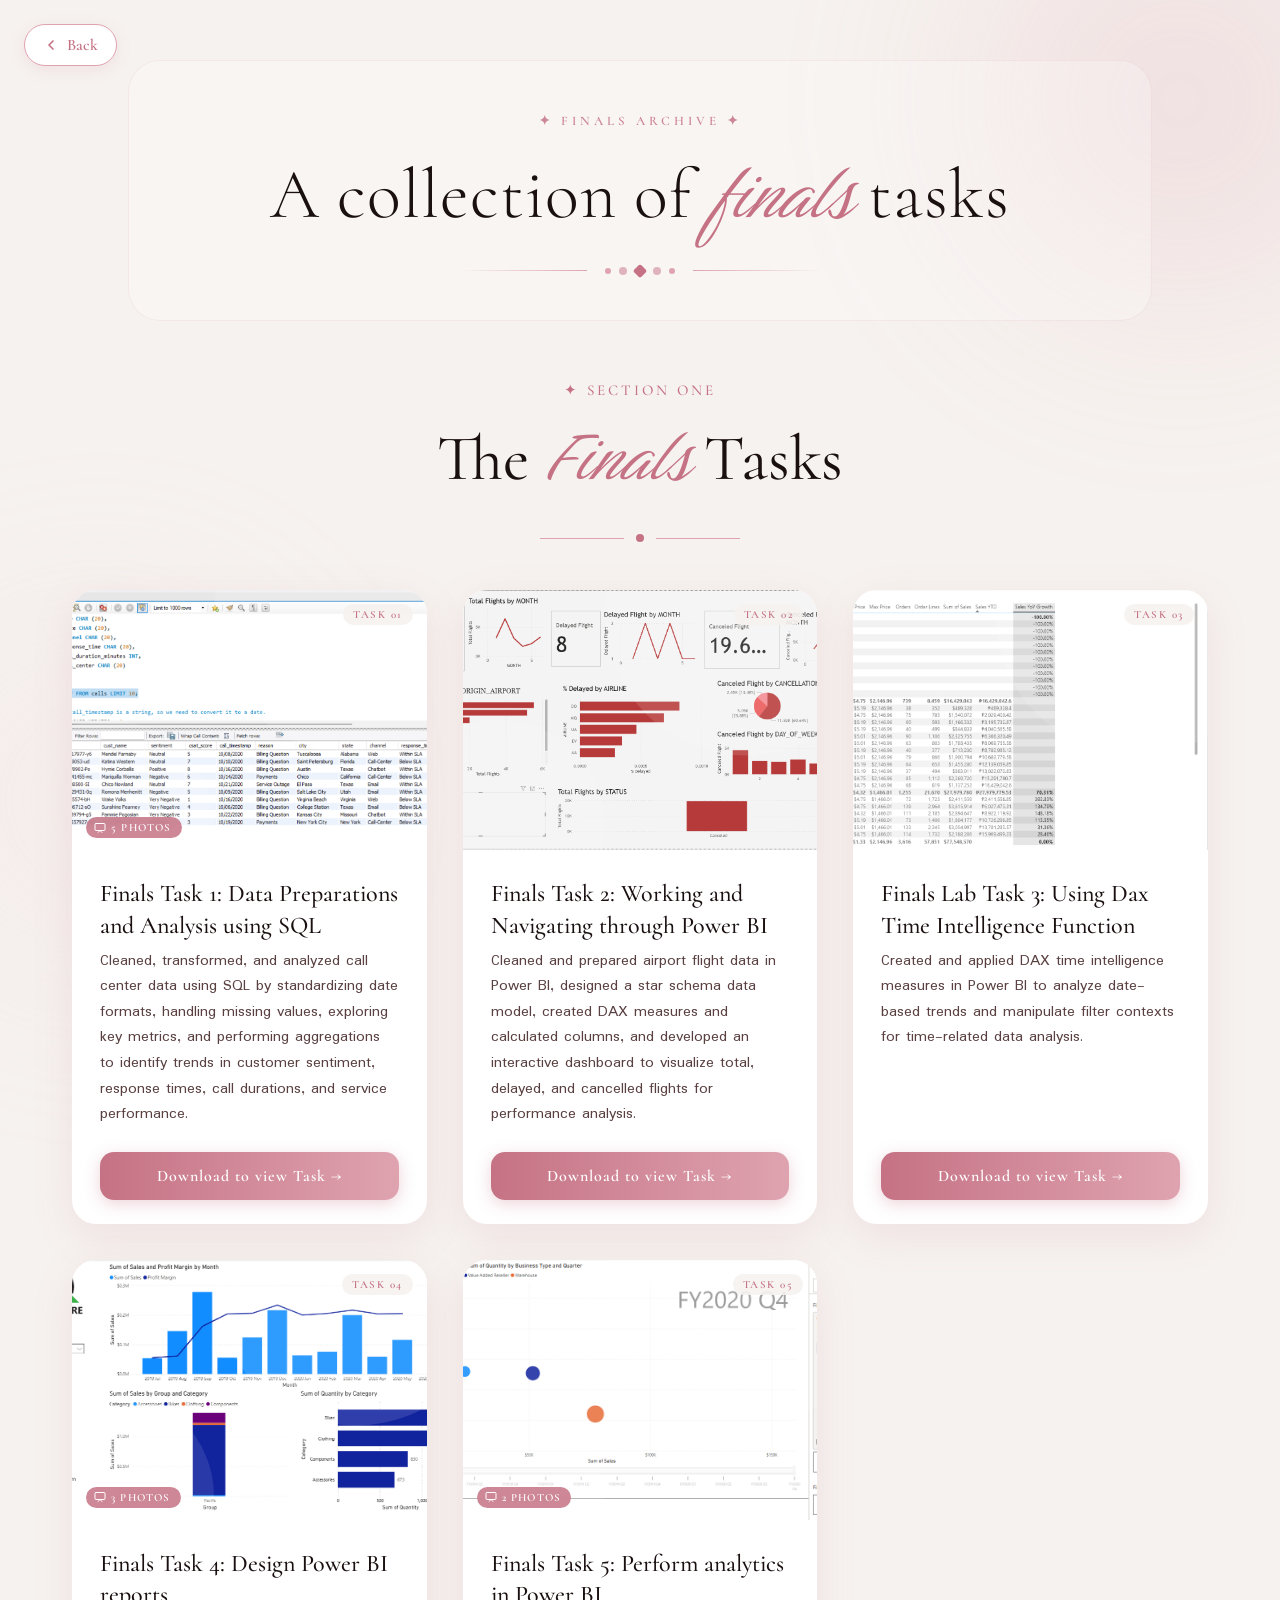
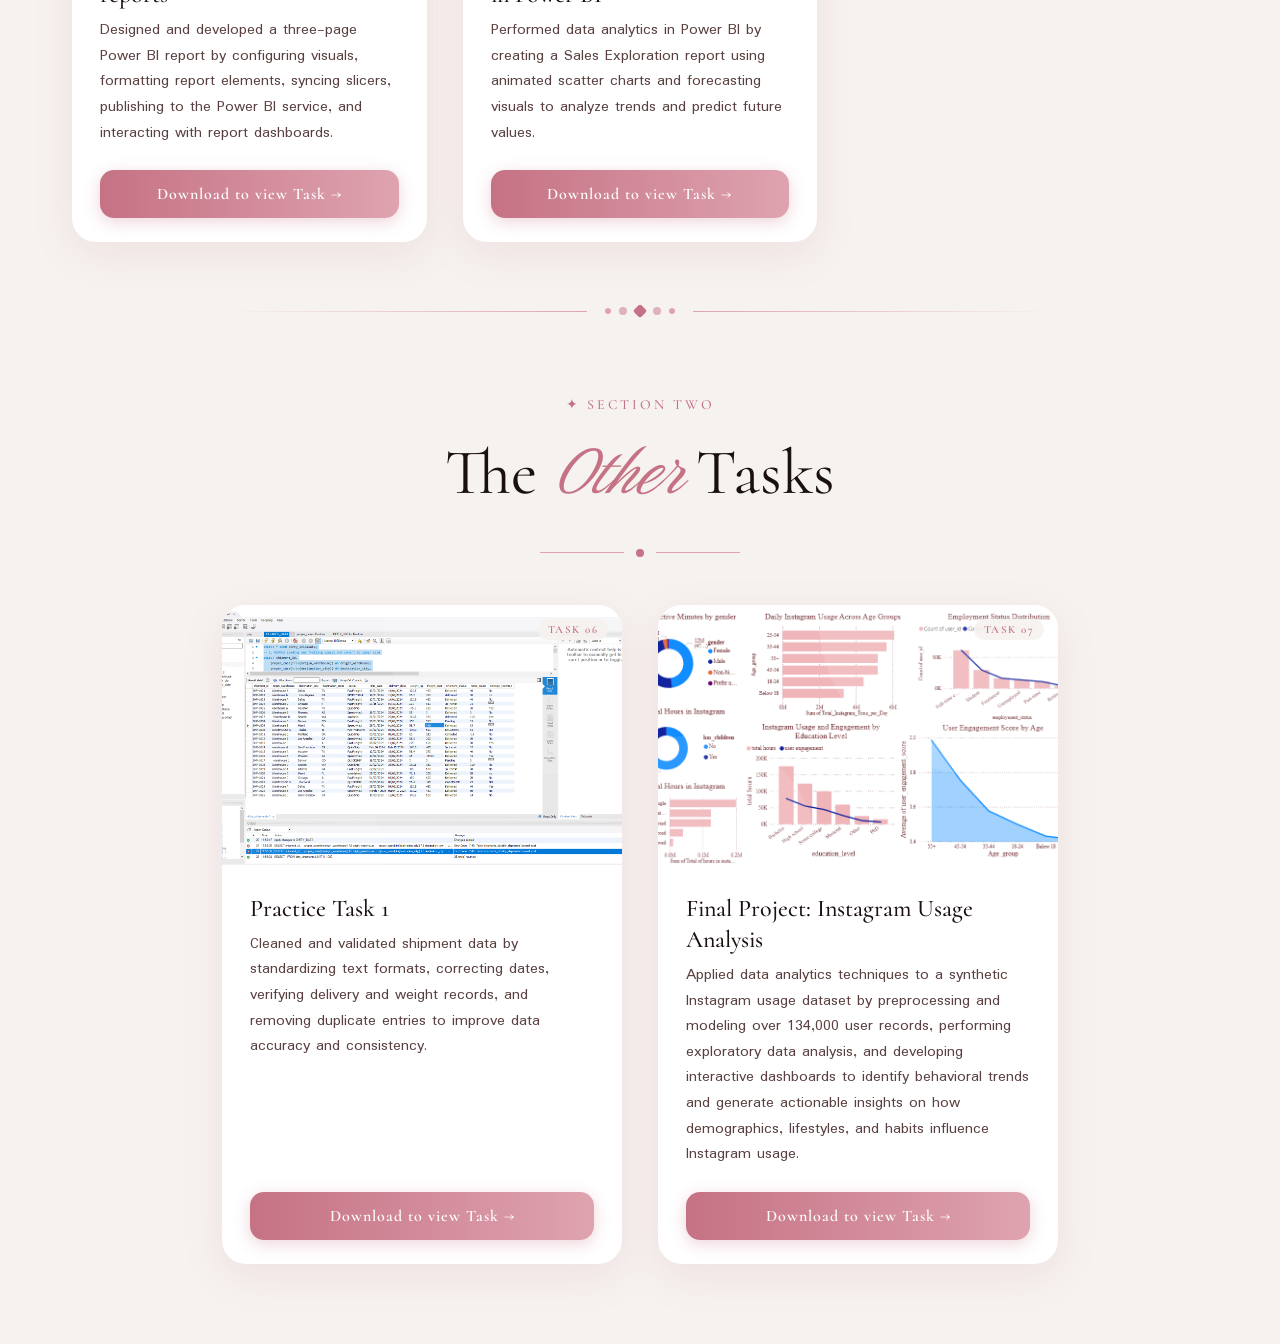
==== commit 872d20fb: "update" ====
--- a/final-tasks.html
+++ b/final-tasks.html
@@ -542,7 +542,6 @@
 
 <div class="grid grid-3">
 
-  <!-- Task 1 — 5 images (ss1–ss5) -->
   <a class="card" href="f-ft/final_task_1_call center.sql"
      data-slides='["f-ft/img-ft1/ss1.png","f-ft/img-ft1/ss2.png","f-ft/img-ft1/ss3.png","f-ft/img-ft1/ss4.png","f-ft/img-ft1/ss5.png"]'>
     <div class="card-banner" onclick="openSlideshow(event, this)">
@@ -560,7 +559,6 @@
     </div>
   </a>
 
-  <!-- Task 2 — single image -->
   <a class="card" href="f-ft/ft2.zip">
     <div class="card-banner" onclick="openLightbox(event, 'f-ft/img/ft2.png')">
       <span class="card-tag">Task 02</span>
@@ -573,7 +571,6 @@
     </div>
   </a>
 
-  <!-- Task 3 — single image -->
   <a class="card" href="f-ft/ft3.pbix">
     <div class="card-banner" onclick="openLightbox(event, 'f-ft/img/ft3.png')">
       <span class="card-tag">Task 03</span>
@@ -586,7 +583,6 @@
     </div>
   </a>
 
-  <!-- Task 4 — 3 images (ft4-1, ft4-2, ft4-3) -->
   <a class="card" href="f-ft/ft4.zip"
      data-slides='["f-ft/img-ft4/ft4-1.png","f-ft/img-ft4/ft4-2.png","f-ft/img-ft4/ft4-3.png"]'>
     <div class="card-banner" onclick="openSlideshow(event, this)">
@@ -604,7 +600,6 @@
     </div>
   </a>
 
-  <!-- Task 5 — 2 images (ft5-1, ft5-2) -->
   <a class="card" href="f-ft/ft5.pbix"
      data-slides='["f-ft/img-ft5/ft5-1.png","f-ft/img-ft5/ft5-2.png"]'>
     <div class="card-banner" onclick="openSlideshow(event, this)">
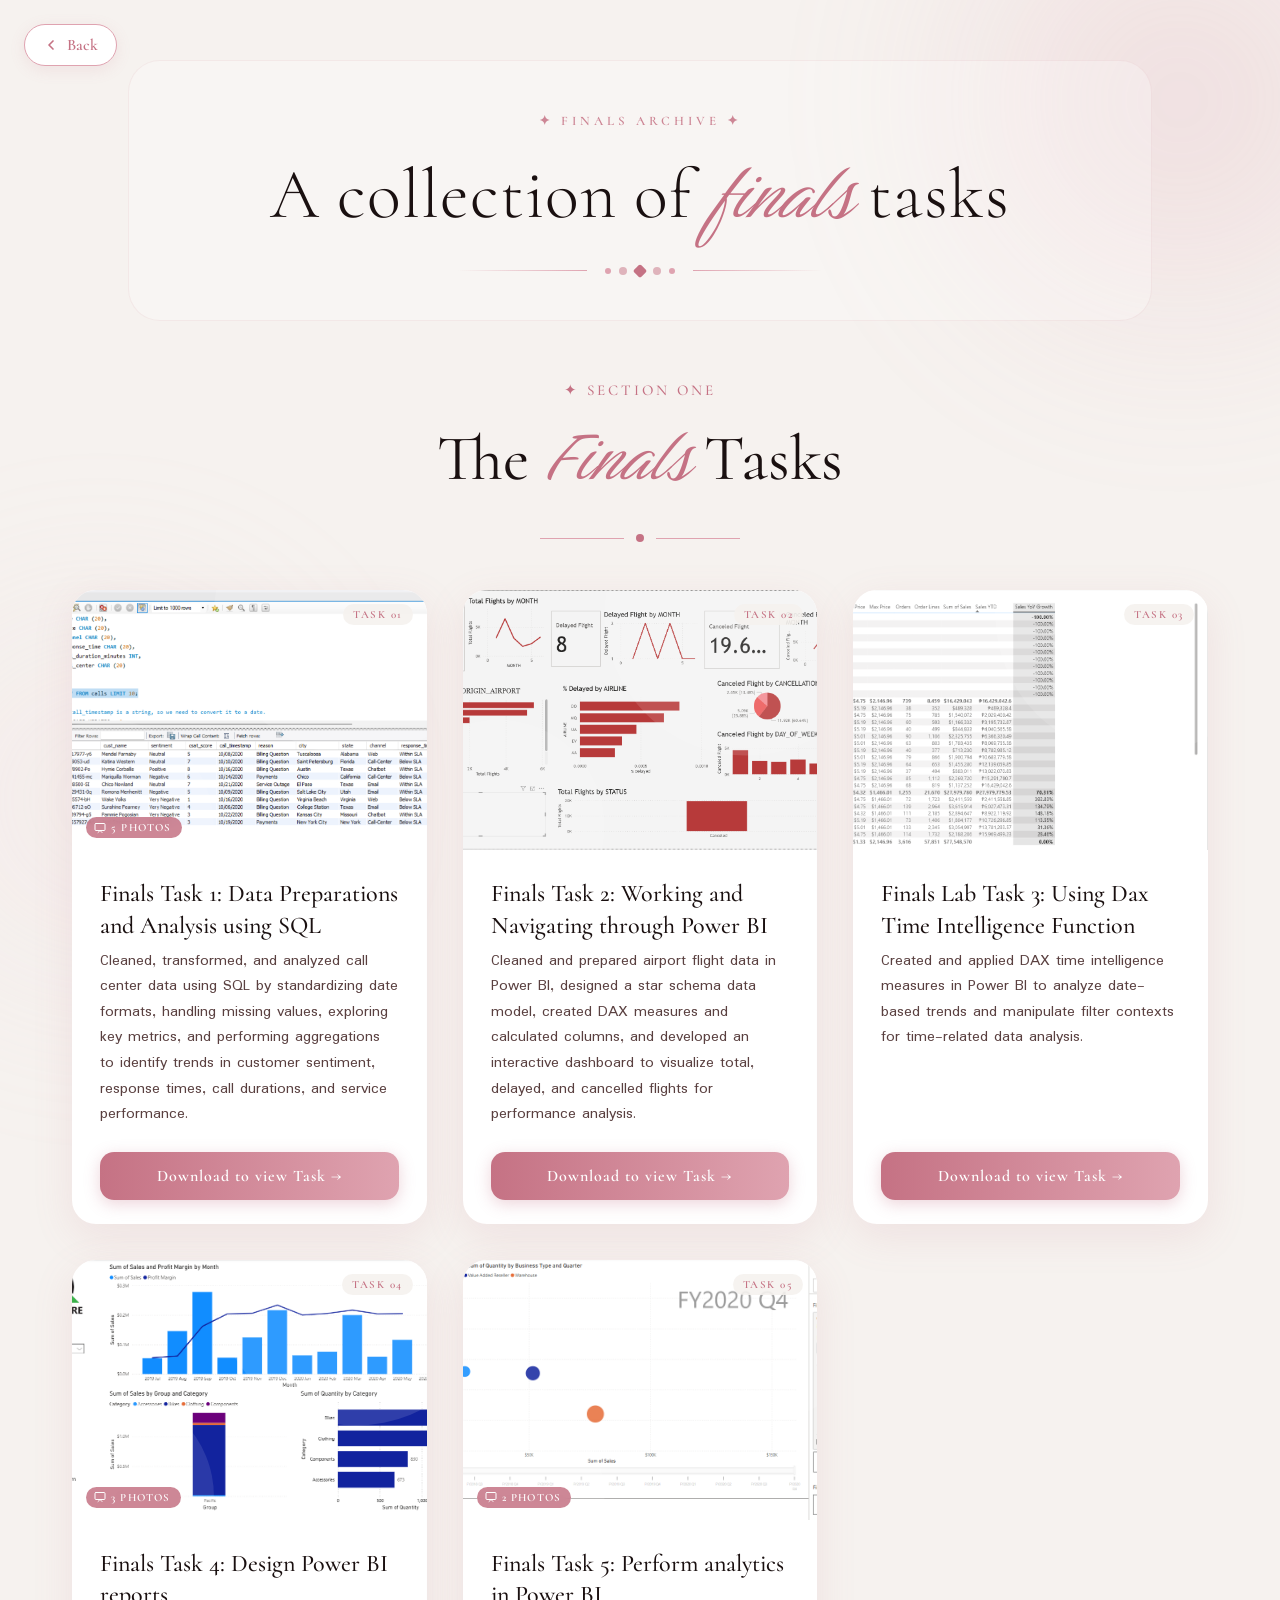
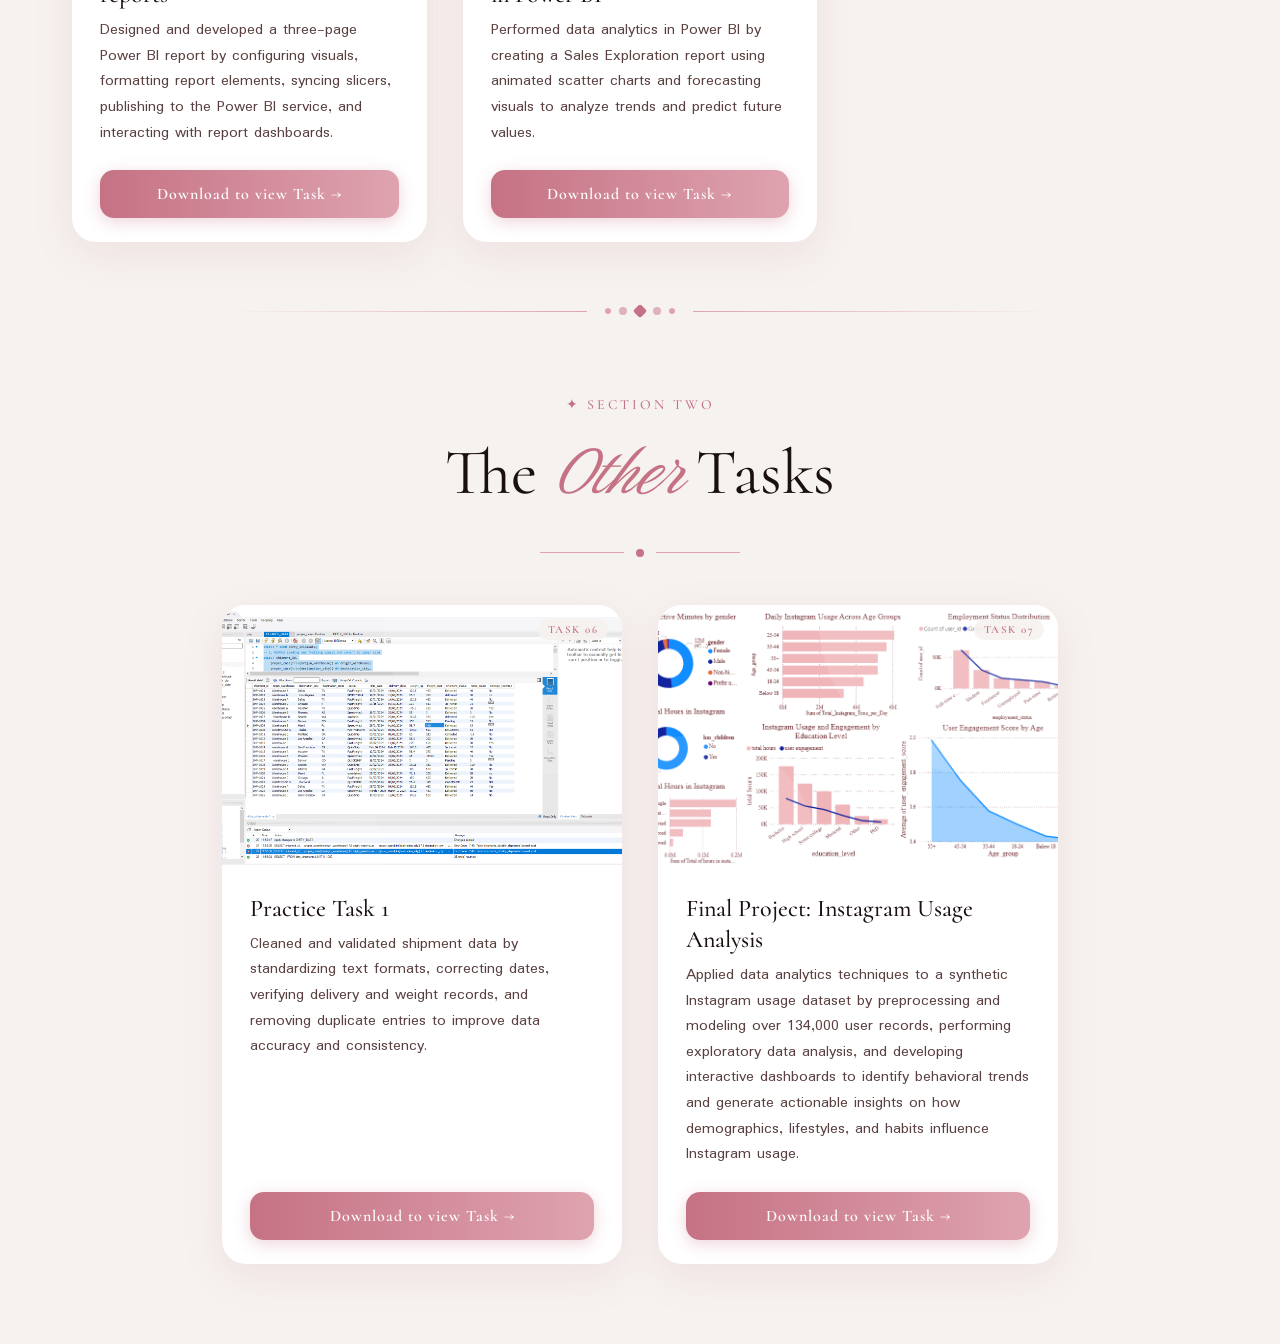
==== commit 956850db: "update" ====
--- a/final-tasks.html
+++ b/final-tasks.html
@@ -559,7 +559,7 @@
     </div>
   </a>
 
-  <a class="card" href="f-ft/ft2.zip">
+  <a class="card" href="https://drive.google.com/drive/folders/1R7xdgRcsC1XP9fIvOQXbYAwgjbkb7vlw?usp=sharing">
     <div class="card-banner" onclick="openLightbox(event, 'f-ft/img/ft2.png')">
       <span class="card-tag">Task 02</span>
       <img class="card-img" src="f-ft/img/ft2.png" alt="Task 2 preview">
